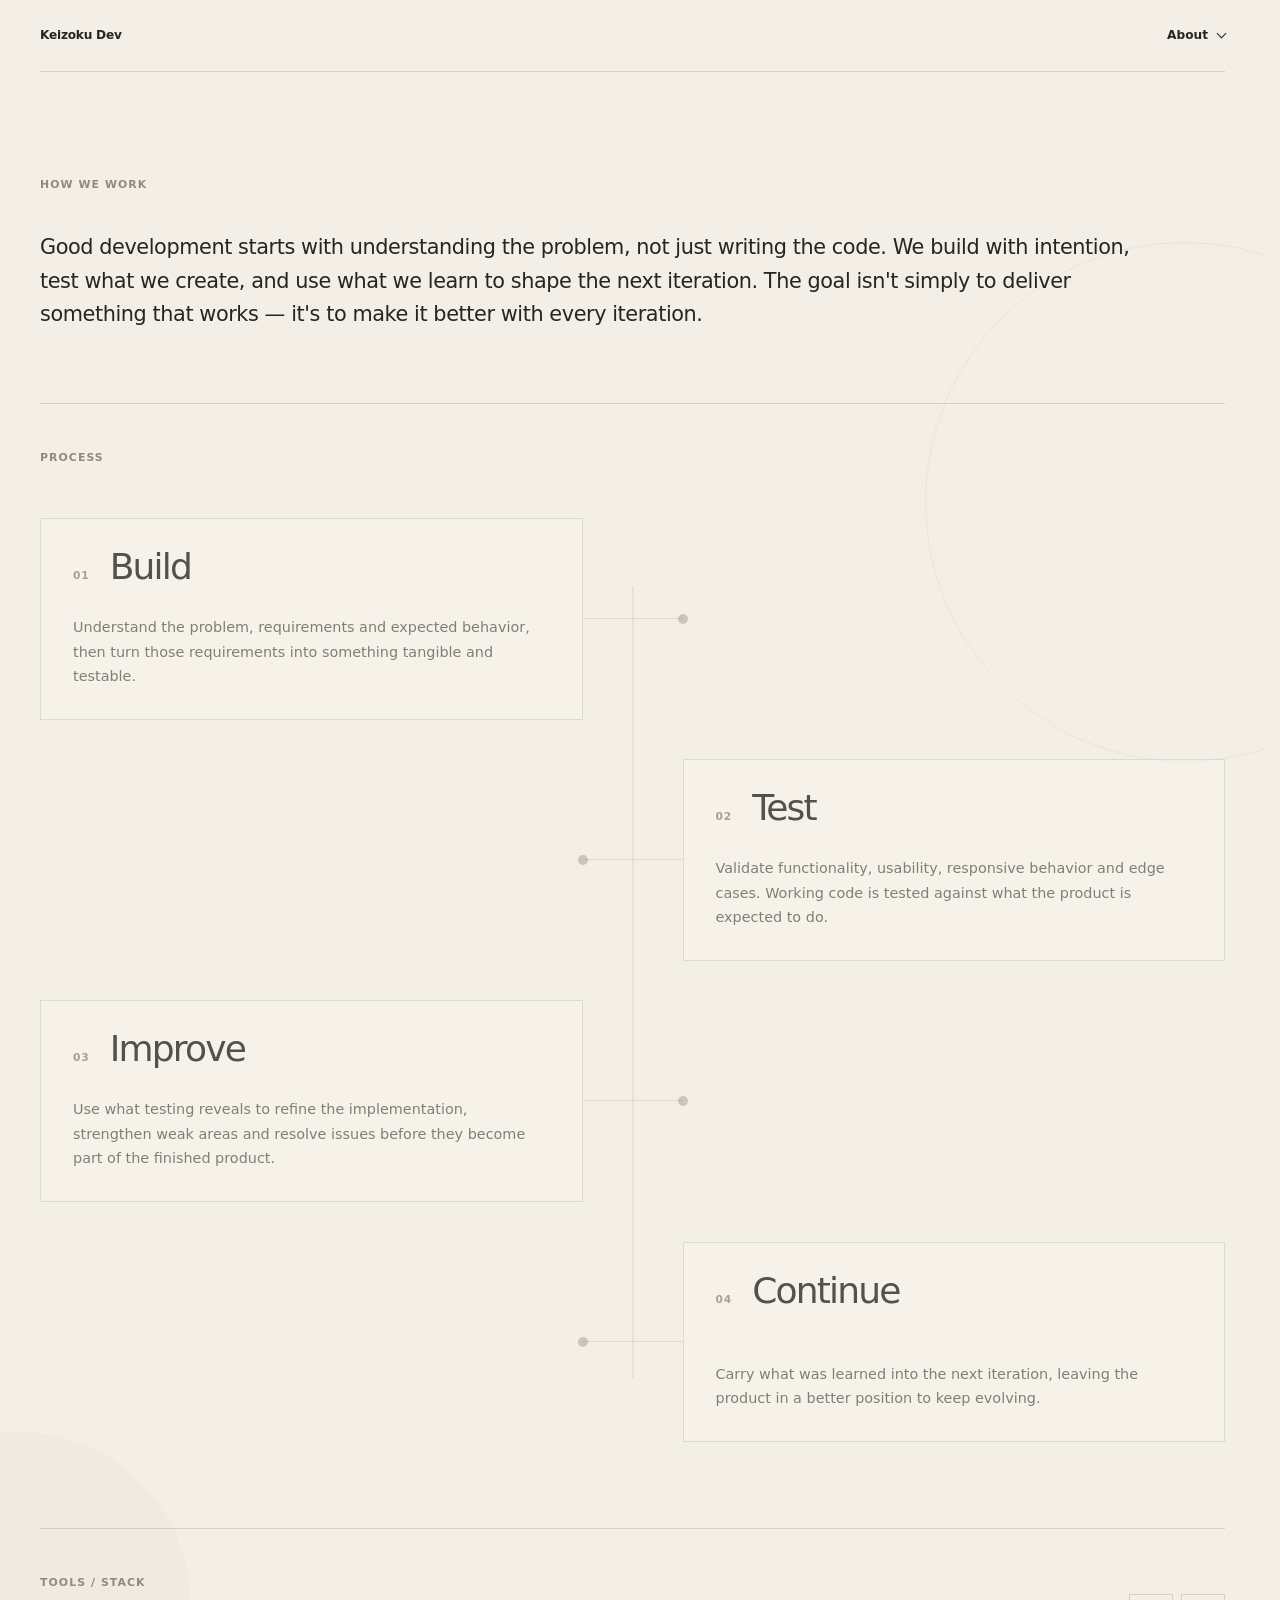
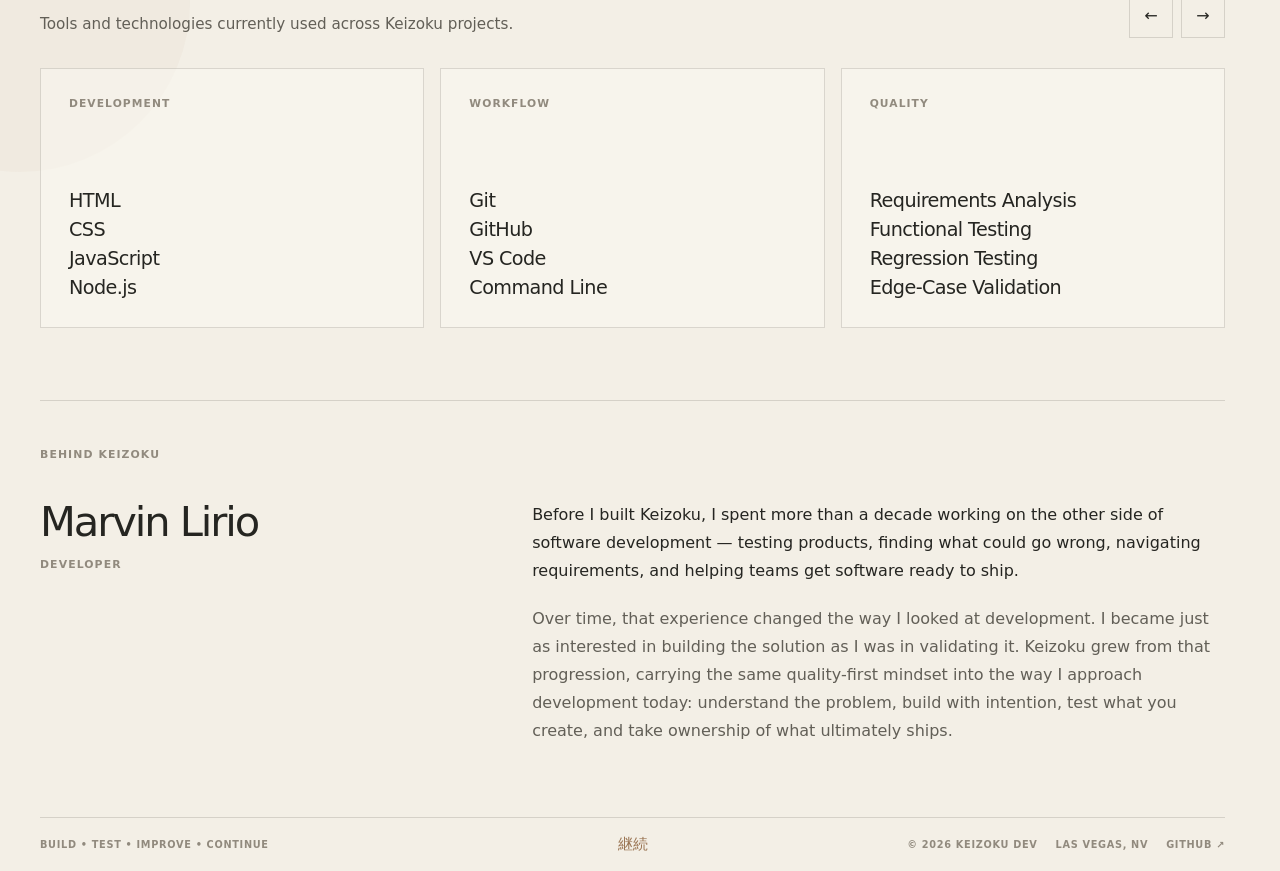
==== about.html @ 8119c2b4 "Rebrand Keizoku Dev and update About structure" ====
<!DOCTYPE html>
<html lang="en">

<head>
    <meta charset="UTF-8">

    <meta
        name="viewport"
        content="width=device-width, initial-scale=1.0"
    >

    <meta
        name="description"
        content="How Keizoku Dev approaches software, web development, automation and digital products."
    >

    <title>About | Keizoku Dev</title>

    <link
        rel="stylesheet"
        href="css/global.css"
    >

    <link
        rel="stylesheet"
        href="css/about.css"
    >
</head>


<body>


    <!-- =====================================================
         SITE HEADER
         ===================================================== -->

    <header class="site-header">

        <div class="container nav-container">

            <a
                href="index.html"
                class="brand"
                aria-label="Keizoku Dev Home"
            >
                Keizoku Dev
            </a>


            <div class="nav-menu">

                <button
                    class="nav-menu-toggle"
                    type="button"
                    aria-expanded="false"
                    aria-controls="site-navigation"
                >

                    <span class="nav-current">
                        About
                    </span>

                    <span
                        class="nav-chevron"
                        aria-hidden="true"
                    ></span>

                </button>


                <nav
                    class="nav-dropdown"
                    id="site-navigation"
                    aria-label="Main navigation"
                >

                    <a href="index.html">
                        <span>Home</span>
                    </a>


                    <a href="inquiry.html">
                        <span>Inquiry</span>
                    </a>


                    <a
                        href="about.html"
                        class="active"
                        aria-current="page"
                    >
                        <span>About</span>

                        <span
                            class="nav-indicator"
                            aria-hidden="true"
                        ></span>
                    </a>


                    <a href="projects.html">
                        <span>Projects</span>
                    </a>

                </nav>

            </div>

        </div>

    </header>


    <!-- =====================================================
         ABOUT
         ===================================================== -->

    <main class="dev-page">


        <!-- =================================================
             AMBIENT CIRCLES
             ================================================= -->

        <div
            class="about-circle about-circle-one"
            aria-hidden="true"
        ></div>

        <div
            class="about-circle about-circle-two"
            aria-hidden="true"
        ></div>


        <!-- =================================================
             HOW WE WORK
             ================================================= -->

        <section class="dev-intro">

            <div class="container dev-intro-container">

                <span class="section-label">
                    How We Work
                </span>


                <div class="intro-content">

                    <p class="intro-narrative">
                        Good development starts with understanding the problem,
                        not just writing the code. We build with intention,
                        test what we create, and use what we learn to shape the next iteration.
                        The goal isn't simply to deliver something that works —
                        it's to make it better with every iteration.
                    </p>

                </div>

            </div>

        </section>


        <!-- =================================================
             PROCESS
             ================================================= -->

        <section
            class="process-section"
            id="process"
        >

            <div class="container process-container">

                <div class="section-divider"></div>


                <div class="process-heading">

                    <span class="section-label">
                        Process
                    </span>

                </div>


                <div class="process-timeline">


                    <!-- BUILD -->

                    <article
                        class="process-step process-step-left is-visible"
                        data-process-step="1"
                    >

                        <div class="process-card">

                            <div class="process-card-meta">

                                <span class="process-number">
                                    01
                                </span>

                                <h2 class="process-name">
                                    Build
                                </h2>

                            </div>


                            <p>
                                Understand the problem, requirements and expected
                                behavior, then turn those requirements into something
                                tangible and testable.
                            </p>

                        </div>


                        <div
                            class="process-connector"
                            aria-hidden="true"
                        >
                            <span class="process-node"></span>
                        </div>

                    </article>


                    <!-- TEST -->

                    <article
                        class="process-step process-step-right"
                        data-process-step="2"
                    >

                        <div
                            class="process-connector"
                            aria-hidden="true"
                        >
                            <span class="process-node"></span>
                        </div>


                        <div class="process-card">

                            <div class="process-card-meta">

                                <span class="process-number">
                                    02
                                </span>

                                <h2 class="process-name">
                                    Test
                                </h2>

                            </div>


                            <p>
                                Validate functionality, usability, responsive
                                behavior and edge cases. Working code is tested
                                against what the product is expected to do.
                            </p>

                        </div>

                    </article>


                    <!-- IMPROVE -->

                    <article
                        class="process-step process-step-left"
                        data-process-step="3"
                    >

                        <div class="process-card">

                            <div class="process-card-meta">

                                <span class="process-number">
                                    03
                                </span>

                                <h2 class="process-name">
                                    Improve
                                </h2>

                            </div>


                            <p>
                                Use what testing reveals to refine the implementation,
                                strengthen weak areas and resolve issues before they
                                become part of the finished product.
                            </p>

                        </div>


                        <div
                            class="process-connector"
                            aria-hidden="true"
                        >
                            <span class="process-node"></span>
                        </div>

                    </article>


                    <!-- CONTINUE -->

                    <article
                        class="process-step process-step-right"
                        data-process-step="4"
                    >

                        <div
                            class="process-connector"
                            aria-hidden="true"
                        >
                            <span class="process-node"></span>
                        </div>


                        <div class="process-card">

                            <div class="process-card-meta">

                                <span class="process-number">
                                    04
                                </span>

                                <h2 class="process-name">
                                    Continue
                                </h2>

                            </div>


                            <p>
                                Carry what was learned into the next iteration,
                                leaving the product in a better position to keep
                                evolving.
                            </p>

                        </div>

                    </article>


                    <div
                        class="process-continuation"
                        aria-hidden="true"
                    >
                        継続
                    </div>

                </div>

            </div>

        </section>


        <!-- =================================================
             TOOLS / STACK
             ================================================= -->

        <section class="stack-section">

            <div class="container stack-container">

                <div class="section-divider"></div>


                <div class="stack-heading">

                    <div class="stack-heading-copy">

                        <span class="section-label">
                            Tools / Stack
                        </span>


                        <p>
                            Tools and technologies currently used across
                            Keizoku projects.
                        </p>

                    </div>


                    <div class="stack-controls">

                        <button
                            class="stack-control stack-prev"
                            type="button"
                            aria-label="Previous stack category"
                        >
                            ←
                        </button>

                        <button
                            class="stack-control stack-next"
                            type="button"
                            aria-label="Next stack category"
                        >
                            →
                        </button>

                    </div>

                </div>


                <div
                    class="stack-reel"
                    data-stack-reel
                >

                    <div
                        class="stack-track"
                        data-stack-track
                    >

                        <article class="stack-card">

                            <div class="stack-card-title">
                                Development
                            </div>

                            <div class="stack-items">
                                <span>HTML</span>
                                <span>CSS</span>
                                <span>JavaScript</span>
                                <span>Node.js</span>
                            </div>

                        </article>


                        <article class="stack-card">

                            <div class="stack-card-title">
                                Workflow
                            </div>

                            <div class="stack-items">
                                <span>Git</span>
                                <span>GitHub</span>
                                <span>VS Code</span>
                                <span>Command Line</span>
                            </div>

                        </article>


                        <article class="stack-card">

                            <div class="stack-card-title">
                                Quality
                            </div>

                            <div class="stack-items">
                                <span>Requirements Analysis</span>
                                <span>Functional Testing</span>
                                <span>Regression Testing</span>
                                <span>Edge-Case Validation</span>
                            </div>

                        </article>


                        <article class="stack-card">

                            <div class="stack-card-title">
                                Automation
                            </div>

                            <div class="stack-items">
                                <span>PowerShell</span>
                                <span>Power Automate</span>
                                <span>Workflow Automation</span>
                                <span>Process Improvement</span>
                            </div>

                        </article>


                        <article class="stack-card">

                            <div class="stack-card-title">
                                AI-Assisted
                            </div>

                            <div class="stack-items">
                                <span>Implementation</span>
                                <span>Debugging</span>
                                <span>Code Review</span>
                                <span>Rapid Prototyping</span>
                            </div>

                        </article>

                    </div>

                </div>

            </div>

        </section>


        <!-- =================================================
             BEHIND KEIZOKU
             ================================================= -->

        <section class="behind-section">

            <div class="container behind-container">

                <div class="section-divider"></div>


                <span class="section-label">
                    Behind Keizoku
                </span>


                <div class="behind-content">

                    <div class="behind-identity">

                        <h2>
                            Marvin Lirio
                        </h2>

                        <span class="behind-role">
                            Developer
                        </span>

                    </div>


                    <div class="behind-story">

                        <p>
                            Before I built Keizoku, I spent more than a decade working
                            on the other side of software development — testing products,
                            finding what could go wrong, navigating requirements, and
                            helping teams get software ready to ship.
                        </p>


                        <p>
                            Over time, that experience changed the way I looked at
                            development. I became just as interested in building the
                            solution as I was in validating it. Keizoku grew from that
                            progression, carrying the same quality-first mindset into the
                            way I approach development today: understand the problem,
                            build with intention, test what you create, and take ownership
                            of what ultimately ships.
                        </p>

                    </div>

                </div>

            </div>

        </section>

    </main>


    <!-- =====================================================
         SITE FOOTER
         ===================================================== -->

    <footer class="site-footer">

        <div class="container">

            <div class="splash-footer">

                <div class="footer-philosophy">
                    Build • Test • Improve • Continue
                </div>


                <div class="keizoku-mark">
                    継続
                </div>


                <div class="footer-details">

                    <span>
                        © 2026 Keizoku Dev
                    </span>

                    <span>
                        Las Vegas, NV
                    </span>

                    <a
                        href="https://github.com/marvin-lirio"
                        target="_blank"
                        rel="noopener noreferrer"
                    >
                        GitHub ↗
                    </a>

                </div>

            </div>

        </div>

    </footer>


    <!-- =====================================================
         SCRIPTS
         ===================================================== -->

    <script src="js/main.js"></script>
    <script src="js/about.js"></script>


</body>

</html>
---- css/global.css ----
/* =========================================================
   KEIZOKU DEV
   GLOBAL
   ========================================================= */


/* =========================================================
   RESET
   ========================================================= */

*,
*::before,
*::after {
    box-sizing: border-box;
}

html {
    scroll-behavior: smooth;

    /*
        Always reserve space for the vertical scrollbar.

        This prevents centered site content from shifting
        horizontally between short pages and pages that
        require vertical scrolling.
    */

    scrollbar-gutter: stable;
}

body {
    margin: 0;

    background: #f3efe6;
    color: #252521;

    font-family:
        Inter,
        ui-sans-serif,
        system-ui,
        -apple-system,
        BlinkMacSystemFont,
        "Segoe UI",
        sans-serif;

    line-height: 1.5;
}

a {
    color: inherit;
    text-decoration: none;
}

button,
input,
textarea,
select {
    font: inherit;
}

button {
    color: inherit;
}


/* =========================================================
   VARIABLES
   ========================================================= */

:root {
    --background: #f3efe6;

    --surface: #faf8f2;
    --surface-warm: #e9dfcf;

    --text: #252521;
    --text-soft: #625f57;
    --text-muted: #918a7e;

    --accent: #997351;
    --accent-soft: #c9ac88;

    --border: rgba(55, 50, 43, 0.16);
    --border-strong: rgba(55, 50, 43, 0.28);

    --container: 1380px;
    --page-gutter: 40px;

    --header-height: 72px;
    --footer-height: 54px;

    --transition:
        300ms cubic-bezier(0.22, 1, 0.36, 1);
}


/* =========================================================
   SHARED SITE CONTAINER
   ========================================================= */

.container {
    width:
        min(
            var(--container),
            calc(
                100% -
                (var(--page-gutter) * 2)
            )
        );

    margin-inline: auto;
}

::selection {
    background: var(--accent-soft);
    color: var(--text);
}


/* =========================================================
   SITE HEADER
   ========================================================= */

.site-header {
    position: relative;
    z-index: 100;

    width: 100%;

    background: var(--background);

    opacity: 1;
    transform: none;

    animation: none;
    transition: none;
}


/* =========================================================
   HEADER — SHARED FRAME
   ========================================================= */

.nav-container {
    position: relative;

    display: flex;
    align-items: center;
    justify-content: space-between;

    height: var(--header-height);
    min-height: var(--header-height);

    border-bottom:
        1px solid
        var(--border);

    opacity: 1;
    transform: none;

    animation: none;
    transition: none;
}


/* =========================================================
   HEADER — BRAND
   ========================================================= */

.brand {
    position: relative;
    z-index: 102;

    display: inline-flex;
    align-items: center;

    color: var(--text);

    font-size: 0.76rem;
    font-weight: 700;

    line-height: 1;

    letter-spacing: -0.02em;

    transition:
        color var(--transition);
}

.brand:hover {
    color: var(--accent);
}


/* =========================================================
   HEADER — NAVIGATION
   ========================================================= */

.nav-menu {
    position: relative;
    z-index: 101;
}


/* =========================================================
   HEADER — CURRENT PAGE BUTTON
   ========================================================= */

.nav-menu-toggle {
    display: flex;
    align-items: center;

    gap: 10px;

    min-width: 100px;

    padding: 10px 0;

    border: 0;

    background: transparent;

    color: var(--text);

    font-size: 0.76rem;
    font-weight: 600;

    line-height: 1;

    cursor: pointer;

    transition:
        color var(--transition);
}

.nav-menu-toggle:hover {
    color: var(--accent);
}

.nav-current {
    margin-left: auto;
}


/* =========================================================
   HEADER — CHEVRON
   ========================================================= */

.nav-chevron {
    position: relative;

    width: 7px;
    height: 7px;

    margin-top: -4px;

    border-right:
        1px solid
        currentColor;

    border-bottom:
        1px solid
        currentColor;

    transform:
        rotate(45deg);

    transition:
        transform var(--transition),
        margin var(--transition);
}

.nav-menu.open .nav-chevron {
    margin-top: 4px;

    transform:
        rotate(225deg);
}


/* =========================================================
   HEADER — DROPDOWN
   ========================================================= */

.nav-dropdown {
    position: absolute;

    top: calc(100% + 10px);
    right: 0;

    width: 205px;

    border:
        1px solid
        var(--border);

    background:
        rgba(246, 242, 233, 0.98);

    backdrop-filter:
        blur(12px);

    opacity: 0;
    visibility: hidden;

    transform:
        translateY(-6px);

    pointer-events: none;

    transition:
        opacity var(--transition),
        transform var(--transition),
        visibility var(--transition);
}

.nav-menu.open .nav-dropdown {
    opacity: 1;
    visibility: visible;

    transform:
        translateY(0);

    pointer-events: auto;
}


/* =========================================================
   HEADER — DROPDOWN LINKS
   ========================================================= */

.nav-dropdown a {
    position: relative;

    display: flex;
    align-items: center;
    justify-content: space-between;

    min-height: 46px;

    padding:
        0
        16px;

    border-bottom:
        1px solid
        var(--border);

    color: var(--text-soft);

    font-size: 0.74rem;
    font-weight: 600;

    transition:
        background var(--transition),
        color var(--transition),
        padding var(--transition);
}

.nav-dropdown a:last-child {
    border-bottom: 0;
}

.nav-dropdown a:hover {
    padding-left: 20px;

    background:
        rgba(203, 181, 151, 0.10);

    color: var(--text);
}


/* =========================================================
   HEADER — ACTIVE PAGE
   ========================================================= */

.nav-dropdown a.active {
    color: var(--text);

    font-weight: 700;
}

.nav-indicator {
    width: 5px;
    height: 5px;

    flex: 0 0 auto;

    border-radius: 50%;

    background: var(--accent);
}


/* =========================================================
   NAVIGATION BACKDROP
   ========================================================= */

.nav-backdrop {
    position: fixed;

    inset: 0;

    z-index: 99;

    background:
        rgba(45, 40, 33, 0.04);

    opacity: 0;
    visibility: hidden;

    pointer-events: none;

    transition:
        opacity var(--transition),
        visibility var(--transition);
}

.nav-backdrop.visible {
    opacity: 1;
    visibility: visible;

    pointer-events: auto;
}


/* =========================================================
   MAIN
   ========================================================= */

main {
    width: 100%;
}


/* =========================================================
   SITE FOOTER
   ========================================================= */

.site-footer {
    position: relative;
    z-index: 100;

    width: 100%;

    background: var(--background);

    opacity: 1;
    transform: none;

    animation: none;
    transition: none;
}


/* =========================================================
   FOOTER — SHARED FRAME
   ========================================================= */

.splash-footer {
    position: relative;

    display: grid;

    grid-template-columns:
        minmax(0, 1fr)
        auto
        minmax(0, 1fr);

    align-items: center;

    gap: 30px;

    width: 100%;

    height: var(--footer-height);
    min-height: var(--footer-height);

    margin: 0;
    padding: 0;

    border-top:
        1px solid
        var(--border);

    opacity: 1;
    transform: none;

    animation: none;
    transition: none;
}


/* =========================================================
   FOOTER — LEFT
   ========================================================= */

.footer-philosophy {
    justify-self: start;

    color: var(--text-muted);

    font-size: 0.61rem;
    font-weight: 700;

    line-height: 1;

    letter-spacing: 0.07em;

    text-transform: uppercase;

    white-space: nowrap;
}


/* =========================================================
   FOOTER — CENTER
   ========================================================= */

.keizoku-mark {
    justify-self: center;

    color: var(--accent);

    font-size: 0.95rem;
    font-weight: 500;

    line-height: 1;

    letter-spacing: 0;

    white-space: nowrap;
}


/* =========================================================
   FOOTER — RIGHT
   ========================================================= */

.footer-details {
    justify-self: end;

    display: flex;
    align-items: center;

    gap: 18px;

    color: var(--text-muted);

    font-size: 0.61rem;
    font-weight: 700;

    line-height: 1;

    letter-spacing: 0.07em;

    text-transform: uppercase;

    white-space: nowrap;
}

.footer-details a {
    transition:
        color var(--transition);
}

.footer-details a:hover {
    color: var(--accent);
}


/* =========================================================
   ACCESSIBILITY
   ========================================================= */

a:focus-visible,
button:focus-visible,
input:focus-visible,
textarea:focus-visible,
select:focus-visible {
    outline:
        2px solid
        var(--accent);

    outline-offset: 5px;
}


/* =========================================================
   RESPONSIVE — TABLET
   ========================================================= */

@media (max-width: 1000px) {

    :root {
        --page-gutter: 28px;
    }


    .footer-details {
        gap: 14px;

        font-size: 0.58rem;
    }


    .footer-philosophy {
        font-size: 0.58rem;
    }

}


/* =========================================================
   RESPONSIVE — MOBILE
   ========================================================= */

@media (max-width: 800px) {

    :root {
        --page-gutter: 16px;

        --header-height: 66px;
        --footer-height: auto;
    }


    /* ---------- HEADER ---------- */

    .nav-container {
        height:
            var(--header-height);

        min-height:
            var(--header-height);
    }


    /* ---------- FOOTER ---------- */

    .splash-footer {
        height: auto;
        min-height: 0;

        grid-template-columns:
            1fr
            auto;

        gap:
            14px
            24px;

        padding:
            18px
            0;
    }


    .footer-philosophy {
        grid-column: 1;

        justify-self: start;

        white-space: normal;
    }


    .keizoku-mark {
        grid-column: 2;
        grid-row: 1;

        justify-self: end;
    }


    .footer-details {
        grid-column:
            1 / -1;

        grid-row: 2;

        justify-self: start;

        flex-wrap: wrap;

        gap:
            7px
            16px;

        white-space: normal;
    }

}


/* =========================================================
   RESPONSIVE — SMALL MOBILE
   ========================================================= */

@media (max-width: 560px) {

    .brand {
        font-size: 0.74rem;
    }


    .nav-menu-toggle {
        min-width: auto;

        gap: 9px;

        font-size: 0.72rem;
    }


    /* ---------- FOOTER ---------- */

    .splash-footer {
        display: grid;

        grid-template-columns:
            minmax(0, 1fr)
            auto;

        align-items: center;

        gap:
            14px
            20px;

        padding:
            18px
            0;
    }


    .footer-philosophy {
        grid-column: 1;

        grid-row: 1;

        justify-self: start;

        white-space: normal;
    }


    .keizoku-mark {
        position: static;

        grid-column: 2;

        grid-row: 1;

        justify-self: end;
    }


    .footer-details {
        grid-column:
            1 / -1;

        grid-row: 2;

        display: flex;
        flex-direction: row;

        align-items: center;

        flex-wrap: wrap;

        gap:
            6px
            14px;

        width: 100%;
    }

}


/* =========================================================
   REDUCED MOTION
   ========================================================= */

@media (prefers-reduced-motion: reduce) {

    *,
    *::before,
    *::after {
        scroll-behavior:
            auto !important;

        animation-duration:
            0.01ms !important;

        animation-iteration-count:
            1 !important;

        transition-duration:
            0.01ms !important;
    }

}
---- css/about.css ----
/* =========================================================
   KEIZOKU DEV
   ABOUT PAGE
   ========================================================= */


/* =========================================================
   PAGE
   ========================================================= */

.dev-page {
    position: relative;

    width: 100%;

    overflow: hidden;
}


/* =========================================================
   AMBIENT CIRCLES
   ========================================================= */

.about-circle {
    position: absolute;

    z-index: 0;

    border-radius: 50%;

    pointer-events: none;
}


.about-circle-one {
    width: 520px;
    height: 520px;

    top: 170px;
    right: -180px;

    border:
        1px solid
        rgba(120, 101, 77, 0.08);
}


.about-circle-two {
    width: 340px;
    height: 340px;

    top: 58%;
    left: -150px;

    background:
        rgba(201, 172, 136, 0.07);
}


/* =========================================================
   PAGE CONTENT LAYER
   ========================================================= */

.dev-intro,
.process-section,
.stack-section,
.behind-section {
    position: relative;

    z-index: 1;
}


/* =========================================================
   SHARED
   ========================================================= */

.section-label {
    display: block;

    color: var(--text-muted);

    font-size: 0.68rem;
    font-weight: 700;

    letter-spacing: 0.1em;

    text-transform: uppercase;
}


.section-divider {
    width: 100%;
    height: 1px;

    margin-bottom: 46px;

    background: var(--border);
}


/* =========================================================
   HOW WE WORK
   ========================================================= */

.dev-intro {
    overflow: hidden;

    padding:
        105px
        0
        72px;
}


.dev-intro-container {
    position: relative;

    z-index: 2;
}


.dev-intro .section-label {
    margin-bottom: 38px;
}


/* =========================================================
   HOW WE WORK — NARRATIVE
   ========================================================= */

.intro-content {
    display: block;

    width: 100%;

    margin: 0;
    padding: 0;
}


.intro-narrative {
    display: block;

    width: 100%;
    max-width: 1100px;

    margin: 0;
    padding: 0;

    color: var(--text);

    font-size:
        clamp(
            1.3rem,
            1.5vw,
            1.6rem
        );

    font-weight: 400;

    line-height: 1.6;

    letter-spacing: -0.02em;
}


/* =========================================================
   PROCESS
   ========================================================= */

.process-container {
    position: relative;

    padding-bottom: 72px;
}


.process-heading {
    width: 100%;

    display: block;

    margin-bottom: 42px;
}


/* =========================================================
   PROCESS — TIMELINE
   ========================================================= */

.process-timeline {
    position: relative;

    width: 100%;

    display: flex;
    flex-direction: column;

    gap: 36px;

    padding:
        8px
        0
        12px;
}


.process-timeline::before {
    content: "";

    position: absolute;

    top: 78px;
    bottom: 78px;

    left: 50%;

    width: 1px;

    background:
        rgba(126, 110, 91, 0.18);

    transform:
        translateX(-50%);
}


/* =========================================================
   PROCESS — STEPS
   ========================================================= */

.process-step {
    position: relative;

    z-index: 2;

    width: 100%;

    display: grid;

    grid-template-columns:
        minmax(0, 1fr)
        100px
        minmax(0, 1fr);

    align-items: center;

    min-height: 205px;

    opacity: 0;

    transform:
        translateY(32px);

    transition:
        opacity
        0.65s
        ease,
        transform
        0.65s
        cubic-bezier(
            0.22,
            1,
            0.36,
            1
        );
}


.process-step.is-visible {
    opacity: 1;

    transform:
        translateY(0);
}


.process-step-left .process-card {
    grid-column: 1;
}


.process-step-left .process-connector {
    grid-column: 2;
}


.process-step-right .process-connector {
    grid-column: 2;
}


.process-step-right .process-card {
    grid-column: 3;
}


/* =========================================================
   PROCESS — CARDS
   ========================================================= */

.process-card {
    width: 100%;
    min-height: 200px;

    display: flex;
    flex-direction: column;
    justify-content: space-between;

    padding:
        30px
        32px;

    border:
        1px solid
        var(--border);

    background:
        rgba(250, 248, 242, 0.58);

    opacity: 0.78;

    transition:
        opacity
        0.45s
        ease,
        background
        0.45s
        ease,
        border-color
        0.45s
        ease,
        transform
        0.45s
        cubic-bezier(
            0.22,
            1,
            0.36,
            1
        );
}


.process-card-meta {
    display: flex;

    align-items: baseline;

    gap: 20px;

    margin-bottom: 30px;
}


.process-number {
    flex: 0 0 auto;

    color: var(--text-muted);

    font-size: 0.67rem;
    font-weight: 700;

    letter-spacing: 0.08em;

    transition:
        color
        0.4s
        ease;
}


.process-name {
    margin: 0;

    color: var(--text);

    font-size:
        clamp(
            2.25rem,
            2.7vw,
            3.25rem
        );

    font-weight: 500;

    line-height: 1;

    letter-spacing: -0.05em;
}


.process-card p {
    max-width: 480px;

    margin: 0;

    color: var(--text-soft);

    font-size: 0.9rem;

    line-height: 1.7;
}


/* =========================================================
   PROCESS — CONNECTORS
   ========================================================= */

.process-connector {
    position: relative;

    width: 100%;
    height: 1px;

    background:
        rgba(126, 110, 91, 0.18);

    transition:
        background
        0.45s
        ease;
}


.process-node {
    position: absolute;

    top: 50%;

    width: 10px;
    height: 10px;

    border-radius: 50%;

    background:
        rgba(126, 110, 91, 0.32);

    opacity: 0;

    transform:
        translateY(-50%)
        scale(0.4);

    transition:
        opacity
        0.35s
        ease,
        transform
        0.4s
        cubic-bezier(
            0.22,
            1,
            0.36,
            1
        ),
        background
        0.4s
        ease;
}


.process-step-left .process-node {
    right: -5px;
}


.process-step-right .process-node {
    left: -5px;
}


.process-step.is-visible .process-node {
    opacity: 1;

    transform:
        translateY(-50%)
        scale(1);
}


/* =========================================================
   PROCESS — HOVER
   ========================================================= */

.process-step:hover .process-card {
    opacity: 1;

    background:
        rgba(250, 248, 242, 0.96);

    border-color:
        rgba(153, 115, 81, 0.44);

    transform:
        translateY(-2px);
}


.process-step:hover .process-number {
    color: var(--accent);
}


.process-step:hover .process-connector {
    background:
        rgba(153, 115, 81, 0.68);
}


.process-step:hover .process-node {
    opacity: 1;

    background: var(--accent);

    transform:
        translateY(-50%)
        scale(1.18);
}


/* =========================================================
   PROCESS — CONTINUATION
   ========================================================= */

.process-continuation {
    display: none;
}


/* =========================================================
   TOOLS / STACK
   ========================================================= */

.stack-container {
    position: relative;

    padding-bottom: 72px;
}


.stack-heading {
    width: 100%;

    display: flex;

    align-items: flex-end;
    justify-content: space-between;

    gap: 40px;

    margin-bottom: 30px;
}


.stack-heading-copy .section-label {
    margin-bottom: 20px;
}


.stack-heading-copy p {
    max-width: 520px;

    margin: 0;

    color: var(--text-soft);

    font-size: 0.95rem;

    line-height: 1.7;
}


/* =========================================================
   STACK — CONTROLS
   ========================================================= */

.stack-controls {
    flex: 0 0 auto;

    display: flex;

    gap: 8px;
}


.stack-control {
    width: 44px;
    height: 44px;

    display: flex;

    align-items: center;
    justify-content: center;

    border:
        1px solid
        var(--border);

    background: transparent;

    color: var(--text);

    font: inherit;

    cursor: pointer;

    transition:
        background
        var(--transition),
        border-color
        var(--transition),
        color
        var(--transition);
}


.stack-control:hover {
    background:
        rgba(203, 181, 151, 0.12);

    border-color:
        var(--border-strong);

    color:
        var(--accent);
}


/* =========================================================
   STACK — REEL
   ========================================================= */

.stack-reel {
    width: 100%;

    overflow: hidden;
}


.stack-track {
    display: flex;

    gap: 16px;

    width: max-content;

    transition:
        transform
        0.55s
        cubic-bezier(
            0.22,
            1,
            0.36,
            1
        );

    will-change: transform;
}


.stack-card {
    flex:
        0
        0
        auto;

    min-height: 260px;

    display: flex;
    flex-direction: column;
    justify-content: space-between;

    padding:
        27px
        28px
        28px;

    border:
        1px solid
        var(--border);

    background:
        rgba(250, 248, 242, 0.48);

    transition:
        background
        var(--transition),
        border-color
        var(--transition),
        transform
        var(--transition);
}


.stack-card:hover {
    background:
        rgba(250, 248, 242, 0.9);

    border-color:
        var(--border-strong);

    transform:
        translateY(-3px);
}


.stack-card-title {
    color: var(--text-muted);

    font-size: 0.67rem;
    font-weight: 700;

    letter-spacing: 0.1em;

    text-transform: uppercase;
}


.stack-items {
    display: flex;
    flex-direction: column;

    gap: 7px;
}


.stack-items span {
    color: var(--text);

    font-size:
        clamp(
            1.2rem,
            1.4vw,
            1.55rem
        );

    font-weight: 500;

    line-height: 1.15;

    letter-spacing: -0.03em;

    overflow-wrap: break-word;
}


/* =========================================================
   BEHIND KEIZOKU
   ========================================================= */

.behind-container {
    position: relative;

    padding-bottom: 72px;
}


.behind-section .section-label {
    margin-bottom: 38px;
}


.behind-content {
    width: 100%;

    display: grid;

    grid-template-columns:
        minmax(260px, 0.72fr)
        minmax(0, 1.28fr);

    gap:
        clamp(
            70px,
            8vw,
            130px
        );

    align-items: start;
}


.behind-identity {
    width: 100%;
}


.behind-identity h2 {
    margin: 0;

    color: var(--text);

    font-size:
        clamp(
            2.5rem,
            3.25vw,
            3.7rem
        );

    font-weight: 500;

    line-height: 1;

    letter-spacing: -0.05em;
}


.behind-role {
    display: block;

    margin-top: 15px;

    color: var(--text-muted);

    font-size: 0.68rem;
    font-weight: 700;

    letter-spacing: 0.1em;

    text-transform: uppercase;
}


.behind-story {
    width: 100%;
    max-width: 760px;
}


.behind-story p {
    margin: 0;

    color: var(--text);

    font-size:
        clamp(
            1rem,
            1.08vw,
            1.1rem
        );

    line-height: 1.75;
}


.behind-story p + p {
    margin-top: 20px;

    color: var(--text-soft);
}


/* =========================================================
   TABLET
   ========================================================= */

@media (max-width: 1000px) {

    .section-divider {
        margin-bottom: 42px;
    }


    /* ---------- AMBIENT CIRCLES ---------- */

    .about-circle-one {
        width: 440px;
        height: 440px;

        right: -190px;
    }


    .about-circle-two {
        width: 290px;
        height: 290px;

        left: -145px;
    }


    /* ---------- HOW WE WORK ---------- */

    .dev-intro {
        padding:
            95px
            0
            65px;
    }


    .dev-intro .section-label {
        margin-bottom: 34px;
    }


    .intro-narrative {
        max-width: 850px;
    }


    /* ---------- PROCESS ---------- */

    .process-container {
        padding-bottom: 65px;
    }


    .process-heading {
        margin-bottom: 36px;
    }


    .process-timeline {
        gap: 32px;
    }


    .process-step {
        grid-template-columns:
            minmax(0, 1fr)
            70px
            minmax(0, 1fr);

        min-height: 195px;
    }


    .process-card {
        min-height: 190px;

        padding:
            28px
            27px;
    }


    /* ---------- STACK ---------- */

    .stack-container {
        padding-bottom: 65px;
    }


    .stack-card {
        min-height: 250px;
    }


    /* ---------- BEHIND ---------- */

    .behind-container {
        padding-bottom: 65px;
    }


    .behind-content {
        grid-template-columns:
            0.72fr
            1.28fr;

        gap: 55px;
    }

}


/* =========================================================
   MOBILE
   ========================================================= */

@media (max-width: 700px) {

    .section-divider {
        margin-bottom: 36px;
    }


    /* ---------- AMBIENT CIRCLES ---------- */

    .about-circle-one {
        width: 360px;
        height: 360px;

        top: 120px;
        right: -190px;
    }


    .about-circle-two {
        width: 190px;
        height: 190px;

        top: 60%;
        left: -95px;
    }


    /* ---------- HOW WE WORK ---------- */

    .dev-intro {
        padding:
            85px
            0
            55px;
    }


    .dev-intro .section-label {
        margin-bottom: 28px;
    }


    .intro-narrative {
        width: 100%;
        max-width: none;

        font-size: 1.1rem;

        line-height: 1.65;
    }


    /* ---------- PROCESS ---------- */

    .process-container {
        padding-bottom: 55px;
    }


    .process-heading {
        margin-bottom: 32px;
    }


    .process-timeline {
        gap: 22px;

        padding:
            0
            0
            0
            34px;
    }


    .process-timeline::before {
        top: 45px;
        bottom: 45px;

        left: 10px;

        transform: none;
    }


    .process-step {
        display: block;

        min-height: 0;

        transform:
            translateY(26px);
    }


    .process-card {
        min-height: 190px;

        padding:
            25px
            23px;
    }


    .process-card-meta {
        margin-bottom: 26px;
    }


    .process-name {
        font-size:
            clamp(
                2.25rem,
                11vw,
                3rem
            );
    }


    .process-connector {
        position: absolute;

        top: 50%;
        left: -24px;

        width: 24px;
    }


    .process-step-left .process-node,
    .process-step-right .process-node {
        right: auto;
        left: -5px;
    }


    /* ---------- STACK ---------- */

    .stack-container {
        padding-bottom: 55px;
    }


    .stack-heading {
        gap: 20px;

        margin-bottom: 26px;
    }


    .stack-heading-copy .section-label {
        margin-bottom: 16px;
    }


    .stack-heading-copy p {
        font-size: 0.9rem;
    }


    .stack-control {
        width: 42px;
        height: 42px;
    }


    .stack-card {
        min-height: 245px;

        padding: 24px;
    }


    /* ---------- BEHIND ---------- */

    .behind-container {
        padding-bottom: 55px;
    }


    .behind-section .section-label {
        margin-bottom: 30px;
    }


    .behind-content {
        display: block;
    }


    .behind-identity {
        margin-bottom: 30px;
    }


    .behind-identity h2 {
        font-size:
            clamp(
                2.6rem,
                12vw,
                3.7rem
            );
    }


    .behind-story {
        max-width: none;
    }


    .behind-story p {
        font-size: 1rem;
    }


    .behind-story p + p {
        margin-top: 18px;
    }

}


/* =========================================================
   REDUCED MOTION
   ========================================================= */

@media (prefers-reduced-motion: reduce) {

    .process-step {
        opacity: 1;

        transform: none;

        transition: none;
    }


    .process-node,
    .process-card,
    .process-connector,
    .stack-track {
        transition: none;
    }

}
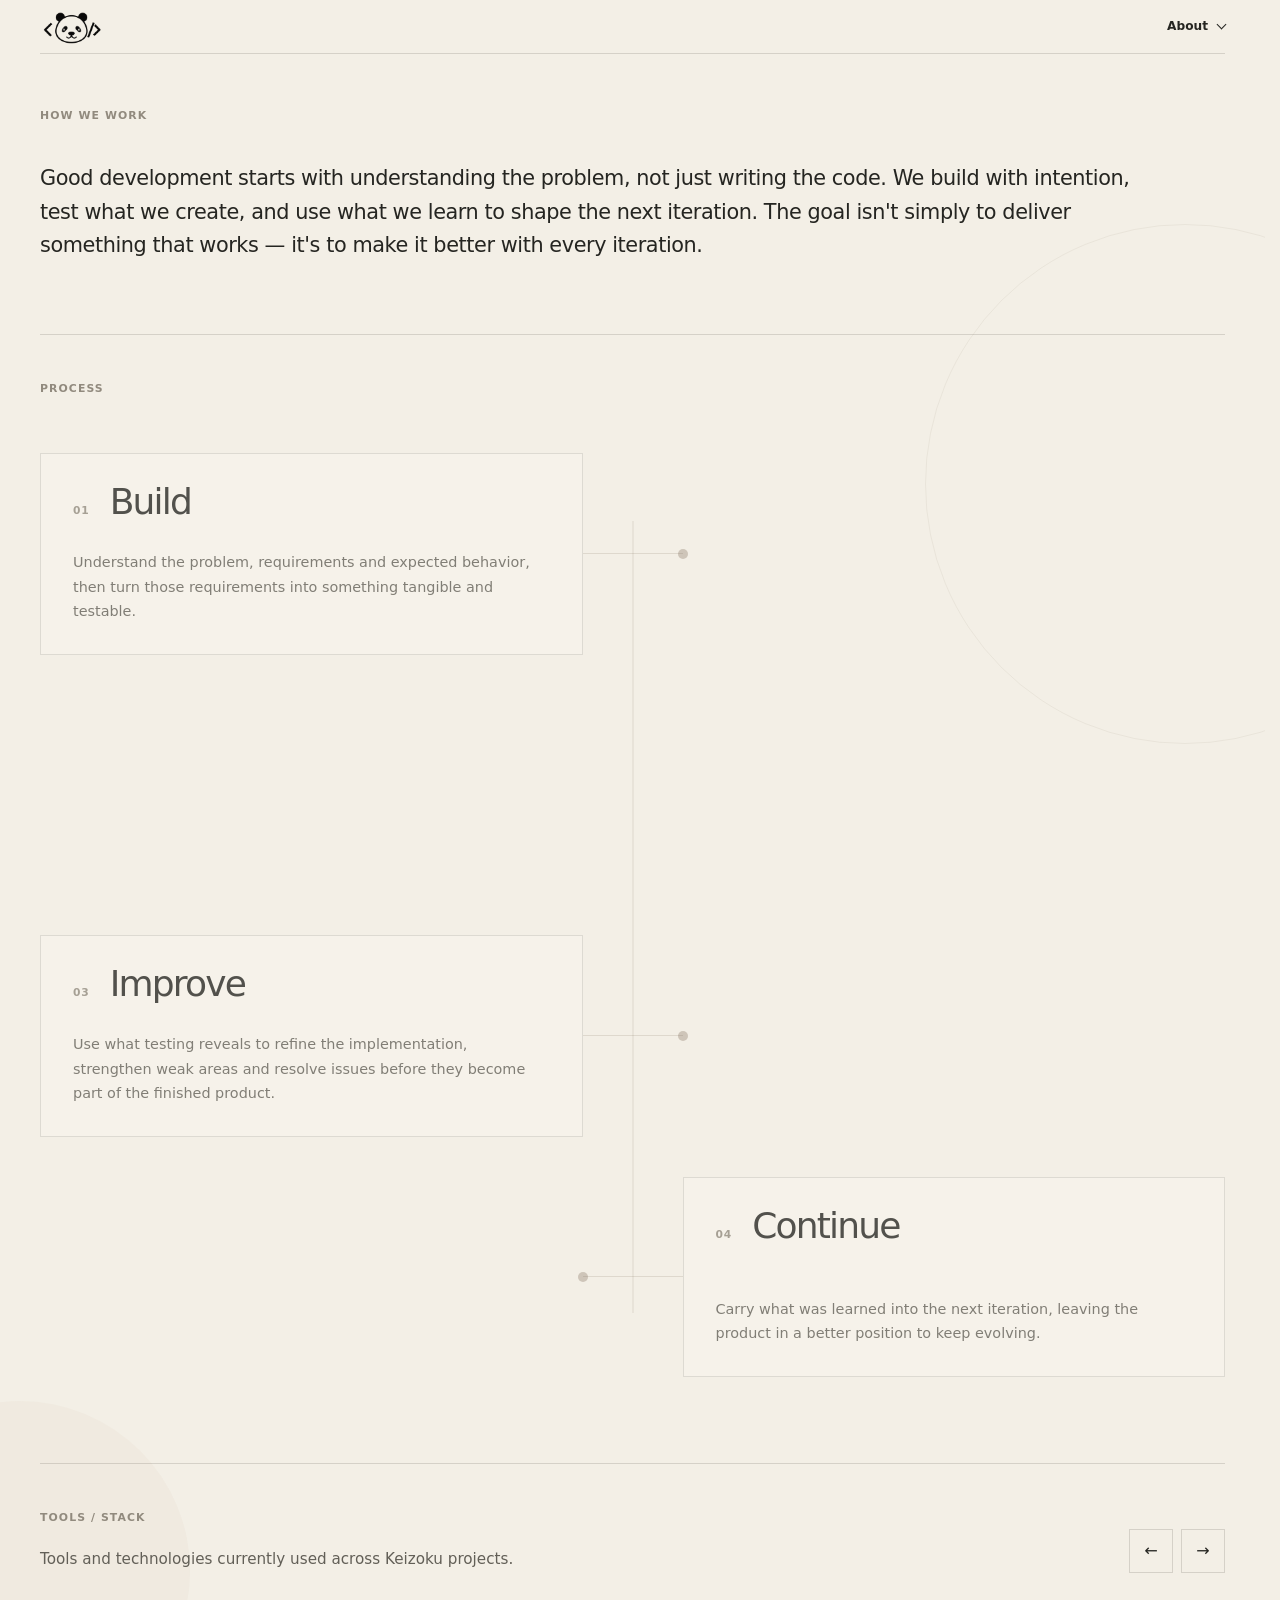
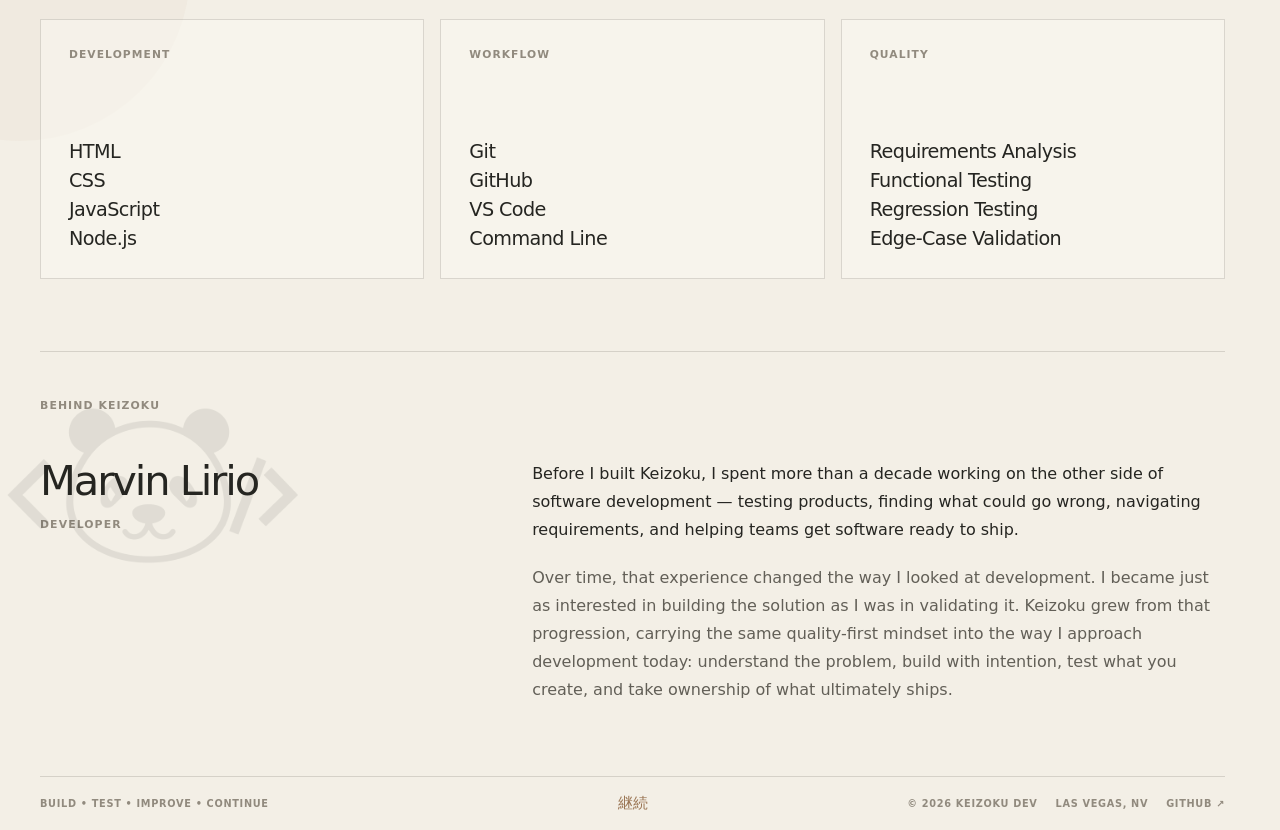
==== commit 3641f192: "Refine branding and project presentation" ====
--- a/about.html
+++ b/about.html
@@ -31,85 +31,89 @@
 <body>
 
 
-    <!-- =====================================================
-         SITE HEADER
-         ===================================================== -->
-
-    <header class="site-header">
-
-        <div class="container nav-container">
-
-            <a
-                href="index.html"
-                class="brand"
-                aria-label="Keizoku Dev Home"
+<!-- =====================================================
+     SITE HEADER
+     ===================================================== -->
+
+<header class="site-header">
+
+    <div class="container nav-container">
+
+        <a
+            class="brand"
+            href="index.html"
+            aria-label="Keizoku Dev — Home"
+        >
+            <img
+                class="brand-mark"
+                src="assets/images/brand/keizoku-dev-mark-black.png"
+                alt=""
             >
-                Keizoku Dev
-            </a>
-
-
-            <div class="nav-menu">
-
-                <button
-                    class="nav-menu-toggle"
-                    type="button"
-                    aria-expanded="false"
-                    aria-controls="site-navigation"
+        </a>
+
+
+        <div class="nav-menu">
+
+            <button
+                class="nav-menu-toggle"
+                type="button"
+                aria-expanded="false"
+                aria-controls="site-navigation"
+            >
+
+                <span class="nav-current">
+                    About
+                </span>
+
+                <span
+                    class="nav-chevron"
+                    aria-hidden="true"
+                ></span>
+
+            </button>
+
+
+            <nav
+                class="nav-dropdown"
+                id="site-navigation"
+                aria-label="Main navigation"
+            >
+
+                <a href="index.html">
+                    <span>Home</span>
+                </a>
+
+
+                <a href="inquiry.html">
+                    <span>Inquiry</span>
+                </a>
+
+
+                <a
+                    href="about.html"
+                    class="active"
+                    aria-current="page"
                 >
-
-                    <span class="nav-current">
-                        About
-                    </span>
+                    <span>About</span>
 
                     <span
-                        class="nav-chevron"
+                        class="nav-indicator"
                         aria-hidden="true"
                     ></span>
-
-                </button>
-
-
-                <nav
-                    class="nav-dropdown"
-                    id="site-navigation"
-                    aria-label="Main navigation"
-                >
-
-                    <a href="index.html">
-                        <span>Home</span>
-                    </a>
-
-
-                    <a href="inquiry.html">
-                        <span>Inquiry</span>
-                    </a>
-
-
-                    <a
-                        href="about.html"
-                        class="active"
-                        aria-current="page"
-                    >
-                        <span>About</span>
-
-                        <span
-                            class="nav-indicator"
-                            aria-hidden="true"
-                        ></span>
-                    </a>
-
-
-                    <a href="projects.html">
-                        <span>Projects</span>
-                    </a>
-
-                </nav>
-
-            </div>
+                </a>
+
+
+                <a href="projects.html">
+                    <span>Projects</span>
+                </a>
+
+            </nav>
 
         </div>
 
-    </header>
+    </div>
+
+</header>
 
 
     <!-- =====================================================
@@ -537,9 +541,20 @@
 
                     <div class="behind-identity">
 
-                        <h2>
-                            Marvin Lirio
-                        </h2>
+                        <div class="behind-name">
+
+                            <img
+                                class="behind-brand-mark"
+                                src="assets/images/brand/keizoku-dev-mark-black.png"
+                                alt=""
+                                aria-hidden="true"
+                            >
+
+                            <h2>
+                                Marvin Lirio
+                            </h2>
+
+                        </div>
 
                         <span class="behind-role">
                             Developer
--- a/css/global.css
+++ b/css/global.css
@@ -86,11 +86,33 @@
     --container: 1380px;
     --page-gutter: 40px;
 
-    --header-height: 72px;
+    --header-height: 54px;
     --footer-height: 54px;
 
     --transition:
         300ms cubic-bezier(0.22, 1, 0.36, 1);
+}
+
+/* =========================================================
+   ACCESSIBILITY
+   ========================================================= */
+
+.sr-only {
+    position: absolute;
+
+    width: 1px;
+    height: 1px;
+
+    padding: 0;
+    margin: -1px;
+
+    overflow: hidden;
+
+    clip: rect(0, 0, 0, 0);
+
+    white-space: nowrap;
+
+    border: 0;
 }
 
 
@@ -191,6 +213,12 @@
     color: var(--accent);
 }
 
+.brand-mark {
+    display: block;
+    width: auto;
+    height: 42px;
+    object-fit: contain;
+}
 
 /* =========================================================
    HEADER — NAVIGATION
@@ -779,6 +807,15 @@
 
 }
 
+/* =========================
+   RESPONSIVE
+   ========================= */
+
+@media (max-width: 640px) {
+    .brand-mark {
+        height: 36px;
+    }
+}
 
 /* =========================================================
    REDUCED MOTION
--- a/css/about.css
+++ b/css/about.css
@@ -107,7 +107,7 @@
     overflow: hidden;
 
     padding:
-        105px
+        54px
         0
         72px;
 }
@@ -181,7 +181,7 @@
 
     display: block;
 
-    margin-bottom: 42px;
+    margin-bottom: 46px;
 }
 
 
@@ -549,7 +549,7 @@
 
     gap: 40px;
 
-    margin-bottom: 30px;
+    margin-bottom: 46px;
 }
 
 
@@ -622,8 +622,7 @@
     border-color:
         var(--border-strong);
 
-    color:
-        var(--accent);
+    color: var(--accent);
 }
 
 
@@ -757,7 +756,7 @@
 
 
 .behind-section .section-label {
-    margin-bottom: 38px;
+    margin-bottom: 46px;
 }
 
 
@@ -781,12 +780,50 @@
 }
 
 
+/* =========================================================
+   BEHIND KEIZOKU — IDENTITY
+   ========================================================= */
+
 .behind-identity {
     width: 100%;
 }
 
 
+.behind-name {
+    position: relative;
+
+    display: inline-block;
+}
+
+
+.behind-brand-mark {
+    position: absolute;
+
+    top: 50%;
+    left: 50%;
+
+    z-index: 0;
+
+    width: 320px;
+    height: auto;
+
+    opacity: 0.08;
+
+    transform:
+        translate(
+            -50%,
+            -50%
+        );
+
+    pointer-events: none;
+}
+
+
 .behind-identity h2 {
+    position: relative;
+
+    z-index: 1;
+
     margin: 0;
 
     color: var(--text);
@@ -822,6 +859,10 @@
 }
 
 
+/* =========================================================
+   BEHIND KEIZOKU — STORY
+   ========================================================= */
+
 .behind-story {
     width: 100%;
     max-width: 760px;
@@ -884,7 +925,7 @@
 
     .dev-intro {
         padding:
-            95px
+            48px
             0
             65px;
     }
@@ -908,7 +949,7 @@
 
 
     .process-heading {
-        margin-bottom: 36px;
+        margin-bottom: 40px;
     }
 
 
@@ -943,6 +984,11 @@
     }
 
 
+    .stack-heading {
+        margin-bottom: 40px;
+    }
+
+
     .stack-card {
         min-height: 250px;
     }
@@ -952,6 +998,11 @@
 
     .behind-container {
         padding-bottom: 65px;
+    }
+
+
+    .behind-section .section-label {
+        margin-bottom: 40px;
     }
 
 
@@ -1001,7 +1052,7 @@
 
     .dev-intro {
         padding:
-            85px
+            38px
             0
             55px;
     }
@@ -1116,7 +1167,7 @@
     .stack-heading {
         gap: 20px;
 
-        margin-bottom: 26px;
+        margin-bottom: 32px;
     }
 
 
@@ -1151,7 +1202,7 @@
 
 
     .behind-section .section-label {
-        margin-bottom: 30px;
+        margin-bottom: 32px;
     }
 
 
@@ -1162,6 +1213,11 @@
 
     .behind-identity {
         margin-bottom: 30px;
+    }
+
+
+    .behind-brand-mark {
+        width: 260px;
     }
 
 
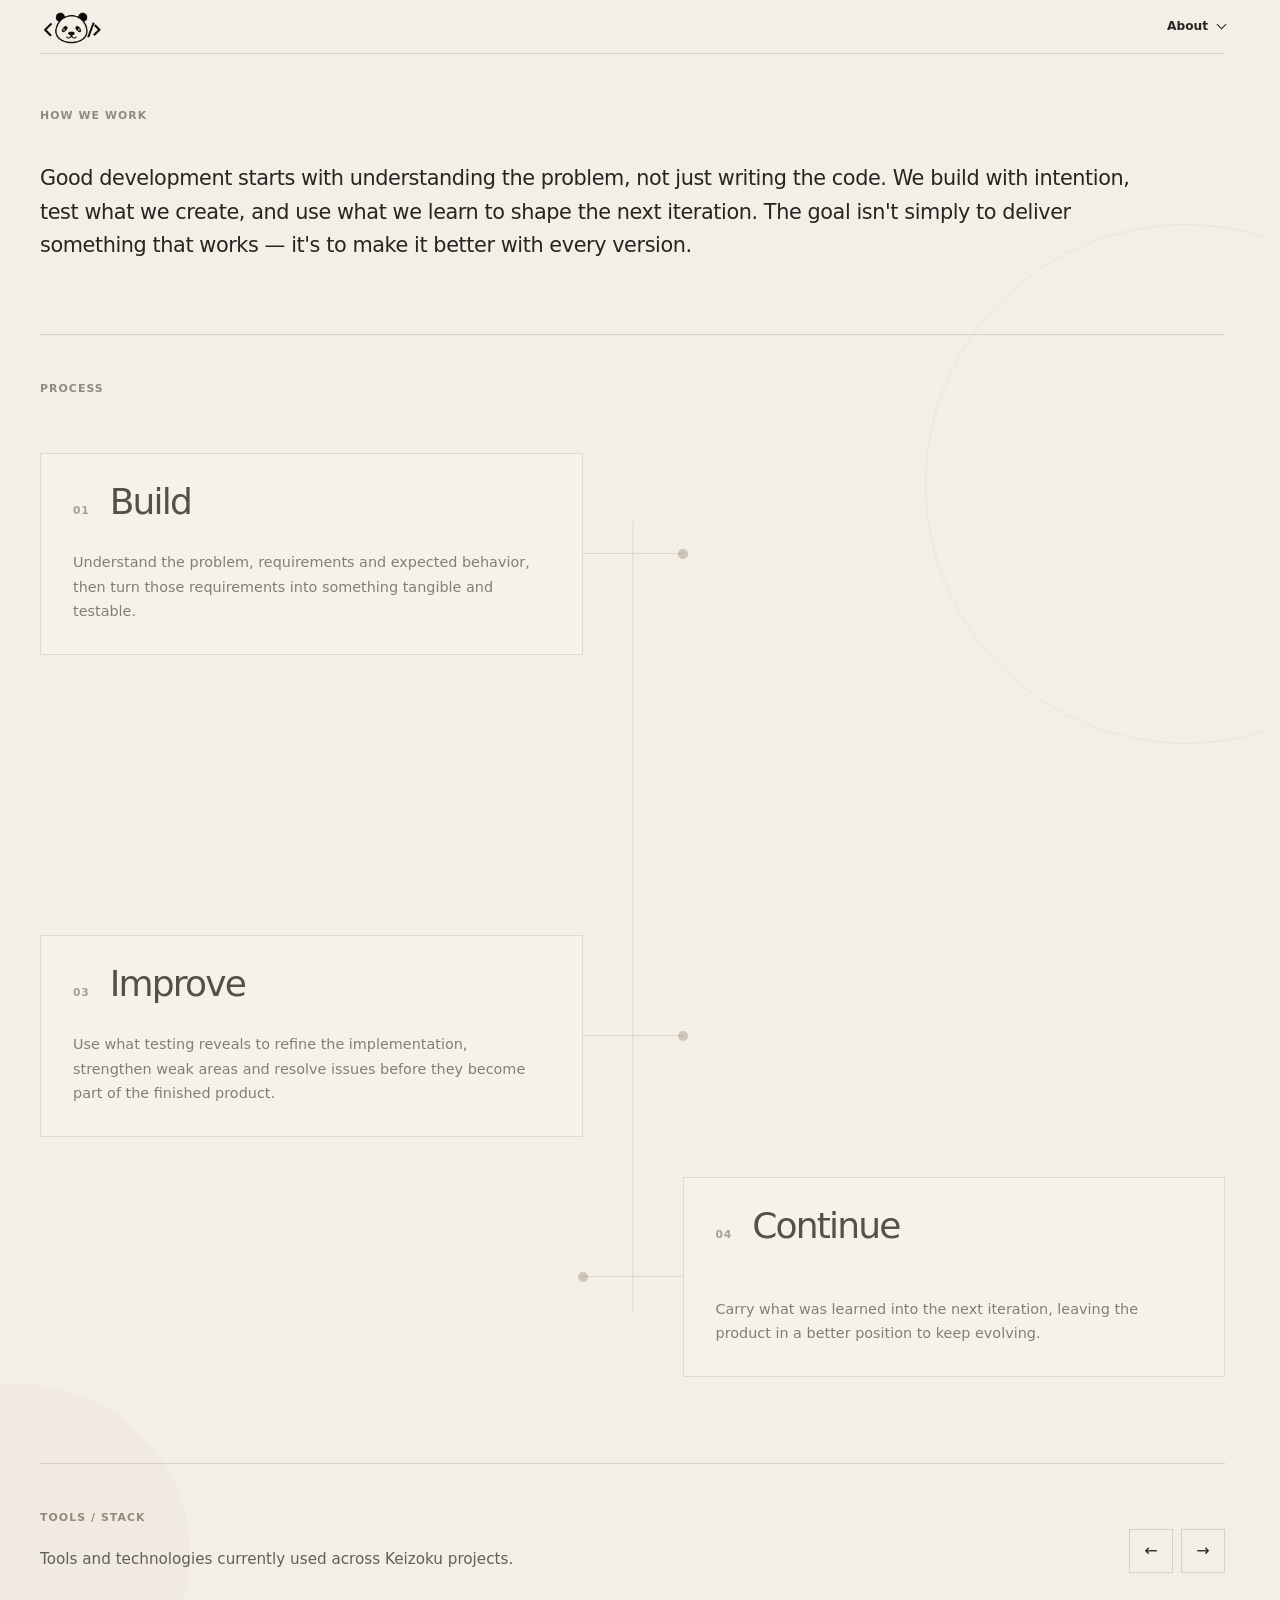
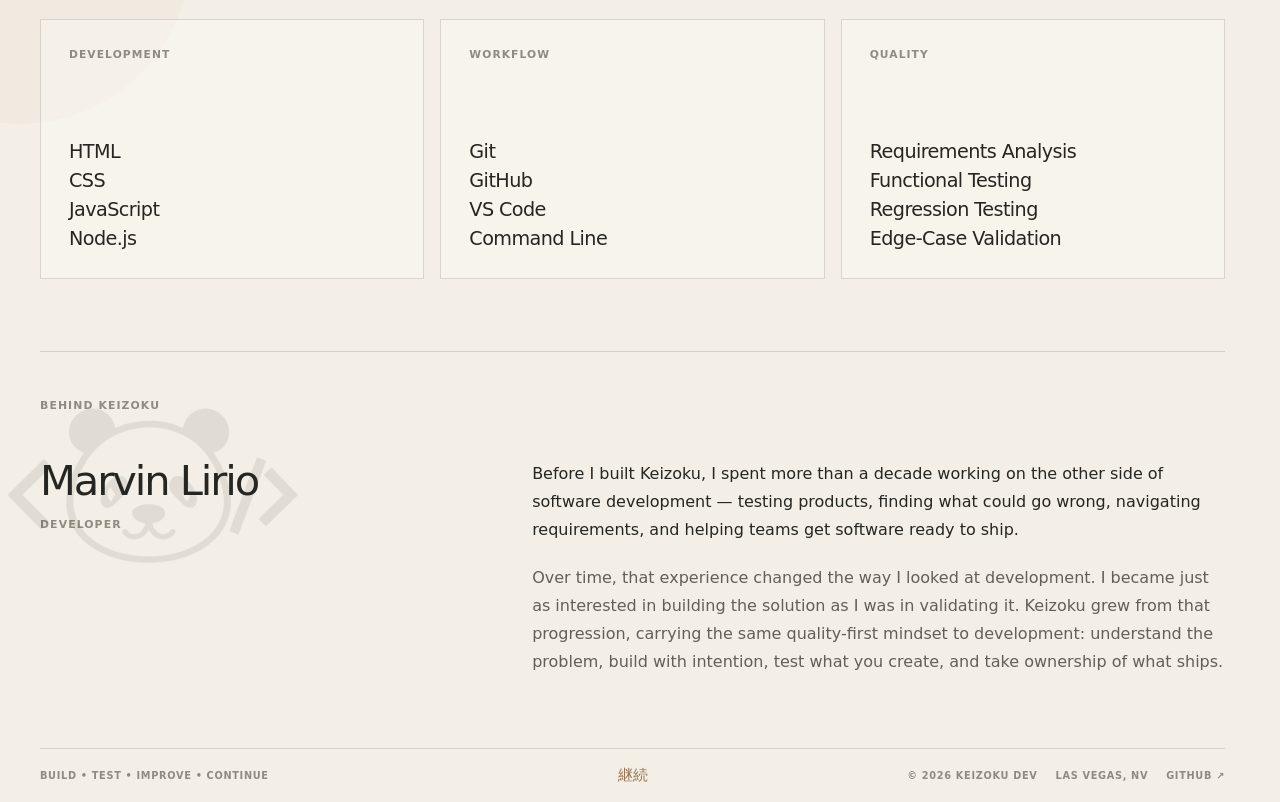
==== commit 5a90b3d6: "Finalize Keizoku Dev website" ====
--- a/about.html
+++ b/about.html
@@ -158,7 +158,7 @@
                         not just writing the code. We build with intention,
                         test what we create, and use what we learn to shape the next iteration.
                         The goal isn't simply to deliver something that works —
-                        it's to make it better with every iteration.
+                        it's to make it better with every version.
                     </p>
 
                 </div>
@@ -577,10 +577,9 @@
                             Over time, that experience changed the way I looked at
                             development. I became just as interested in building the
                             solution as I was in validating it. Keizoku grew from that
-                            progression, carrying the same quality-first mindset into the
-                            way I approach development today: understand the problem,
-                            build with intention, test what you create, and take ownership
-                            of what ultimately ships.
+                            progression, carrying the same quality-first mindset to development: 
+                            understand the problem, build with intention, test what you create, 
+                            and take ownership of what ships.
                         </p>
 
                     </div>
--- a/css/global.css
+++ b/css/global.css
@@ -664,6 +664,18 @@
             var(--header-height);
     }
 
+    /* ---------- BRAND ---------- */
+
+.brand {
+    flex: 0 0 auto;
+}
+
+.brand-mark {
+    width: auto;
+    height: 36px;
+    max-width: 52px;
+    object-fit: contain;
+}
 
     /* ---------- FOOTER ---------- */
 
@@ -805,16 +817,6 @@
         width: 100%;
     }
 
-}
-
-/* =========================
-   RESPONSIVE
-   ========================= */
-
-@media (max-width: 640px) {
-    .brand-mark {
-        height: 36px;
-    }
 }
 
 /* =========================================================
--- a/css/about.css
+++ b/css/about.css
@@ -634,6 +634,8 @@
     width: 100%;
 
     overflow: hidden;
+
+    touch-action: pan-y;
 }
 
 
